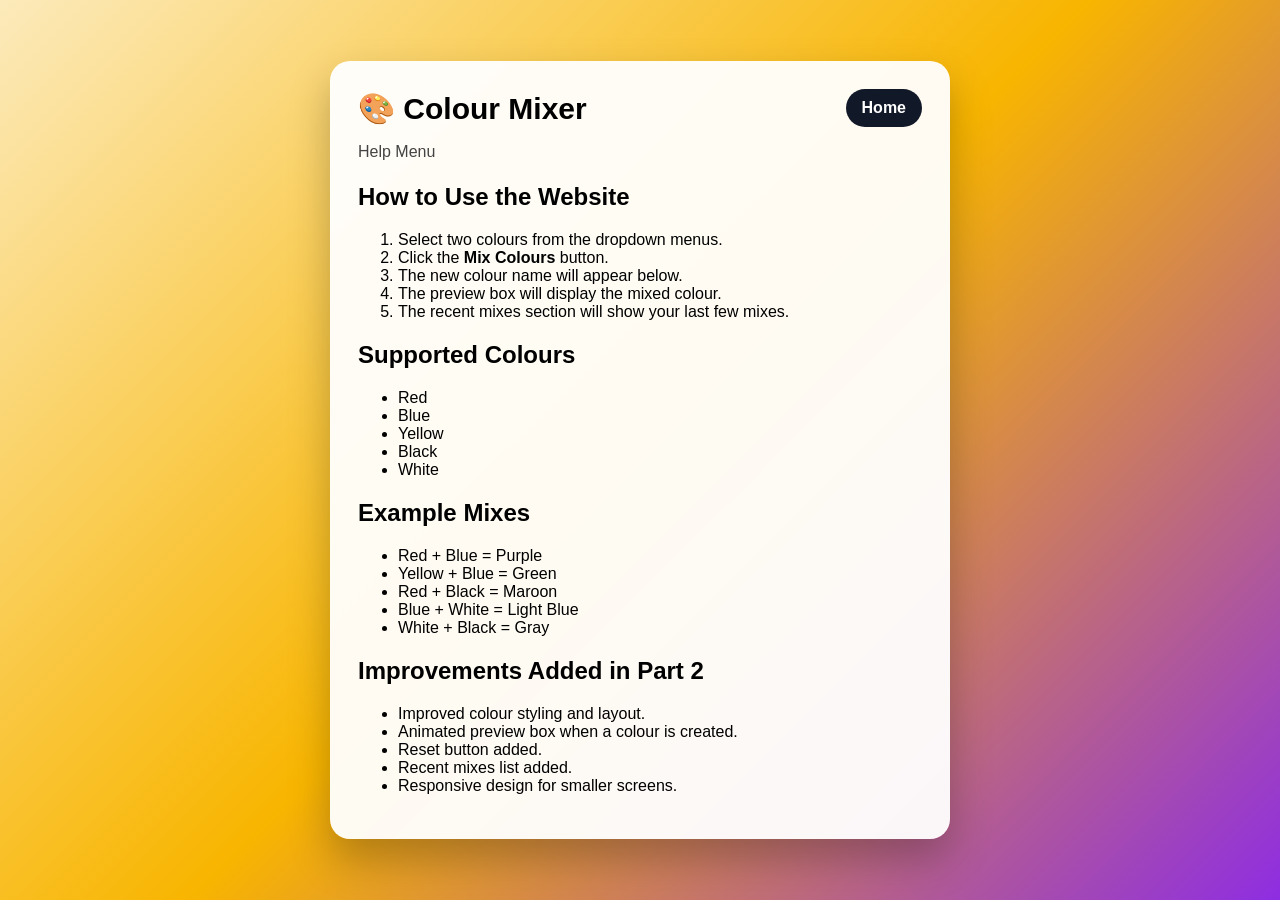
==== help.html @ 4366fca3 "Initial upload of Colour Mixer website" ====
<!DOCTYPE html>
<html lang="en">
<head>
  <meta charset="UTF-8">
  <meta name="viewport" content="width=device-width, initial-scale=1.0"/>
  <title>Colour Mixer - Help</title>
  <link rel="stylesheet" href="styles.css">
</head>
<body>

  <main class="card">
    <nav class="nav">
      <h1>🎨 Colour Mixer</h1>
      <a href="index.html">Home</a>
    </nav>

    <header class="header">
      <p class="subtitle">Help Menu</p>
    </header>

    <section>
      <h2>How to Use the Website</h2>
      <ol>
        <li>Select two colours from the dropdown menus.</li>
        <li>Click the <strong>Mix Colours</strong> button.</li>
        <li>The new colour name will appear below.</li>
        <li>The preview box will display the mixed colour.</li>
        <li>The recent mixes section will show your last few mixes.</li>
      </ol>
    </section>

    <section>
      <h2>Supported Colours</h2>
      <ul>
        <li>Red</li>
        <li>Blue</li>
        <li>Yellow</li>
        <li>Black</li>
        <li>White</li>
      </ul>
    </section>

    <section>
      <h2>Example Mixes</h2>
      <ul>
        <li>Red + Blue = Purple</li>
        <li>Yellow + Blue = Green</li>
        <li>Red + Black = Maroon</li>
        <li>Blue + White = Light Blue</li>
        <li>White + Black = Gray</li>
      </ul>
    </section>

    <section>
      <h2>Improvements Added in Part 2</h2>
      <ul>
        <li>Improved colour styling and layout.</li>
        <li>Animated preview box when a colour is created.</li>
        <li>Reset button added.</li>
        <li>Recent mixes list added.</li>
        <li>Responsive design for smaller screens.</li>
      </ul>
    </section>
  </main>

</body>
</html>
---- styles.css ----
* {
  box-sizing: border-box;
}

body {
  margin: 0;
  font-family: Arial, sans-serif;
  min-height: 100vh;
  background: linear-gradient(135deg, #fceabb, #f8b500, #8e2de2);
  padding: 24px;
  display: flex;
  justify-content: center;
  align-items: center;
}

.card {
  width: 100%;
  max-width: 620px;
  background: rgba(255, 255, 255, 0.95);
  border-radius: 20px;
  padding: 28px;
  box-shadow: 0 20px 40px rgba(0, 0, 0, 0.25);
  animation: fadeIn 0.8s ease-in-out;
}

.nav {
  display: flex;
  justify-content: space-between;
  align-items: center;
  margin-bottom: 16px;
}

.nav h1 {
  margin: 0;
  font-size: 30px;
}

.nav a {
  background: #111827;
  color: white;
  padding: 10px 16px;
  border-radius: 999px;
  text-decoration: none;
  font-weight: bold;
}

.nav a:hover {
  background: #374151;
}

.subtitle {
  margin: 0 0 22px 0;
  color: #444;
  font-size: 16px;
}

.inputs {
  display: grid;
  gap: 16px;
  margin-bottom: 24px;
}

.field label {
  display: block;
  margin-bottom: 6px;
  font-weight: bold;
}

.field select {
  width: 100%;
  padding: 14px;
  border: 2px solid #111827;
  border-radius: 12px;
  font-size: 16px;
  background: white;
}

.button-row {
  display: flex;
  gap: 12px;
}

.btn {
  flex: 1;
  padding: 14px;
  border: none;
  border-radius: 12px;
  background: #7c3aed;
  color: white;
  font-weight: bold;
  cursor: pointer;
  transition: transform 0.2s, background 0.2s;
}

.btn:hover {
  background: #5b21b6;
  transform: translateY(-2px);
}

.secondary {
  background: #374151;
}

.secondary:hover {
  background: #111827;
}

.message {
  margin: 0;
  font-weight: bold;
  color: #111827;
}

.result {
  text-align: center;
}

.result-title {
  margin: 0 0 8px 0;
}

.result-name {
  margin: 0 0 18px 0;
  font-size: 28px;
}

.preview {
  width: 100%;
  height: 120px;
  border-radius: 18px;
  border: 3px solid #111827;
  display: flex;
  align-items: center;
  justify-content: center;
  font-weight: bold;
  transition: background-color 0.5s ease, transform 0.3s ease;
}

.preview.active {
  transform: scale(1.03);
  animation: pulse 0.6s ease;
}

.history-section {
  margin-top: 24px;
  background: #f9fafb;
  padding: 16px;
  border-radius: 14px;
}

.history-section h2 {
  margin-top: 0;
  font-size: 20px;
}

#historyList {
  padding-left: 20px;
}

#historyList li {
  margin-bottom: 6px;
}

@keyframes fadeIn {
  from {
    opacity: 0;
    transform: translateY(18px);
  }

  to {
    opacity: 1;
    transform: translateY(0);
  }
}

@keyframes pulse {
  0% {
    transform: scale(1);
  }

  50% {
    transform: scale(1.05);
  }

  100% {
    transform: scale(1.03);
  }
}

@media (max-width: 520px) {
  .button-row {
    flex-direction: column;
  }

  .nav {
    flex-direction: column;
    gap: 12px;
  }
}
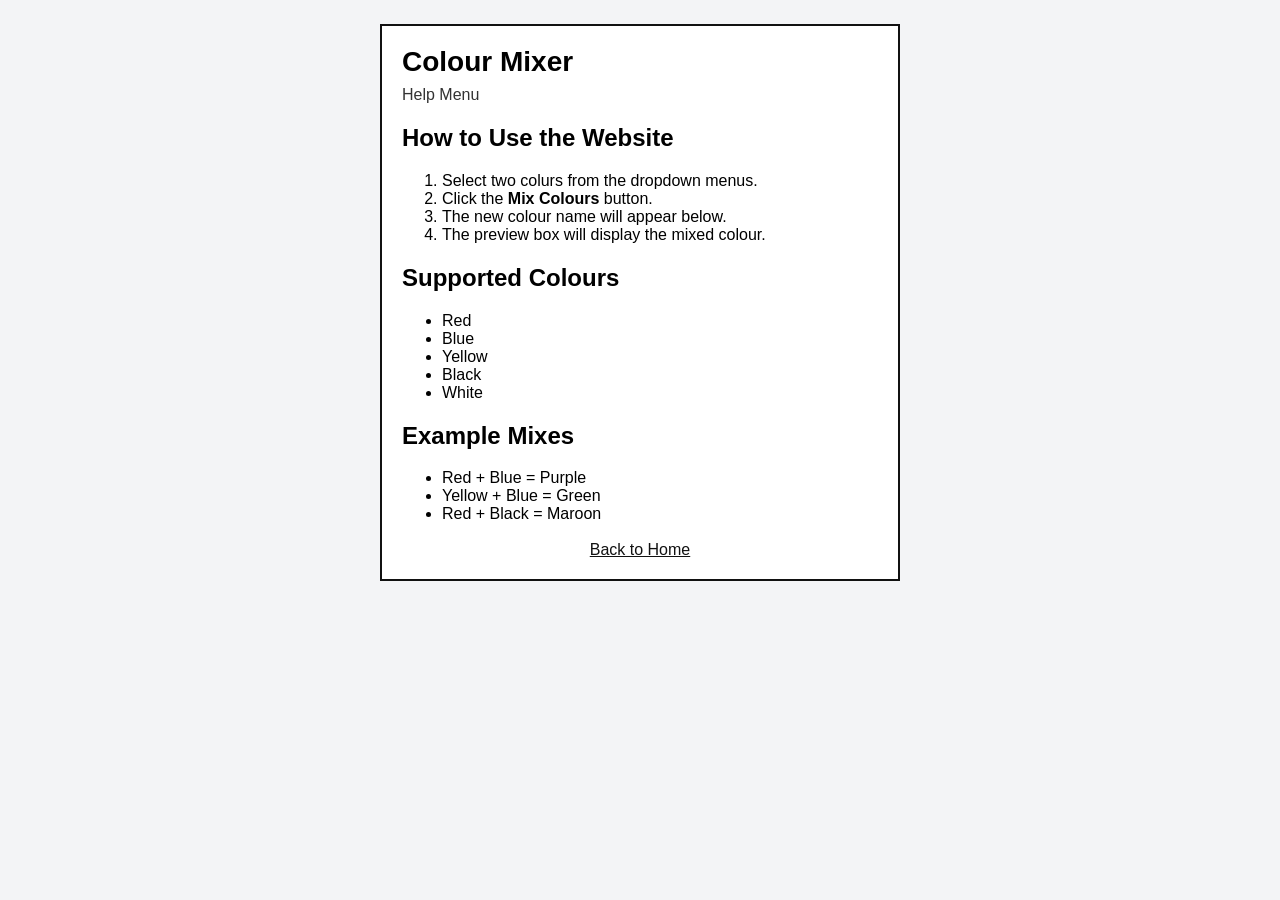
==== commit 229adf89: "Add files via upload Added additional animation improvements" ====
--- a/help.html
+++ b/help.html
@@ -2,30 +2,24 @@
 <html lang="en">
 <head>
   <meta charset="UTF-8">
-  <meta name="viewport" content="width=device-width, initial-scale=1.0"/>
   <title>Colour Mixer - Help</title>
   <link rel="stylesheet" href="styles.css">
 </head>
 <body>
 
   <main class="card">
-    <nav class="nav">
-      <h1>🎨 Colour Mixer</h1>
-      <a href="index.html">Home</a>
-    </nav>
-
     <header class="header">
+      <h1>Colour Mixer</h1>
       <p class="subtitle">Help Menu</p>
     </header>
 
     <section>
       <h2>How to Use the Website</h2>
       <ol>
-        <li>Select two colours from the dropdown menus.</li>
+        <li>Select two colurs from the dropdown menus.</li>
         <li>Click the <strong>Mix Colours</strong> button.</li>
         <li>The new colour name will appear below.</li>
         <li>The preview box will display the mixed colour.</li>
-        <li>The recent mixes section will show your last few mixes.</li>
       </ol>
     </section>
 
@@ -46,22 +40,14 @@
         <li>Red + Blue = Purple</li>
         <li>Yellow + Blue = Green</li>
         <li>Red + Black = Maroon</li>
-        <li>Blue + White = Light Blue</li>
-        <li>White + Black = Gray</li>
       </ul>
     </section>
 
-    <section>
-      <h2>Improvements Added in Part 2</h2>
-      <ul>
-        <li>Improved colour styling and layout.</li>
-        <li>Animated preview box when a colour is created.</li>
-        <li>Reset button added.</li>
-        <li>Recent mixes list added.</li>
-        <li>Responsive design for smaller screens.</li>
-      </ul>
-    </section>
+    <footer class="footer">
+      <a href="index.html">Back to Home</a>
+    </footer>
+
   </main>
 
 </body>
-</html>+</html>
--- a/styles.css
+++ b/styles.css
@@ -1,63 +1,36 @@
-* {
-  box-sizing: border-box;
-}
+* { box-sizing: border-box; }
 
 body {
   margin: 0;
   font-family: Arial, sans-serif;
-  min-height: 100vh;
-  background: linear-gradient(135deg, #fceabb, #f8b500, #8e2de2);
+  background: #f3f4f6;
   padding: 24px;
   display: flex;
   justify-content: center;
-  align-items: center;
 }
 
 .card {
   width: 100%;
-  max-width: 620px;
-  background: rgba(255, 255, 255, 0.95);
-  border-radius: 20px;
-  padding: 28px;
-  box-shadow: 0 20px 40px rgba(0, 0, 0, 0.25);
-  animation: fadeIn 0.8s ease-in-out;
+  max-width: 520px;
+  background: #fff;
+  border: 2px solid #111;
+  padding: 20px;
 }
 
-.nav {
-  display: flex;
-  justify-content: space-between;
-  align-items: center;
-  margin-bottom: 16px;
-}
-
-.nav h1 {
-  margin: 0;
-  font-size: 30px;
-}
-
-.nav a {
-  background: #111827;
-  color: white;
-  padding: 10px 16px;
-  border-radius: 999px;
-  text-decoration: none;
-  font-weight: bold;
-}
-
-.nav a:hover {
-  background: #374151;
+.header h1 {
+  margin: 0 0 8px 0;
+  font-size: 28px;
 }
 
 .subtitle {
-  margin: 0 0 22px 0;
-  color: #444;
-  font-size: 16px;
+  margin: 0 0 18px 0;
+  color: #333;
 }
 
 .inputs {
   display: grid;
-  gap: 16px;
-  margin-bottom: 24px;
+  gap: 14px;
+  margin-bottom: 20px;
 }
 
 .field label {
@@ -68,51 +41,27 @@
 
 .field select {
   width: 100%;
-  padding: 14px;
-  border: 2px solid #111827;
-  border-radius: 12px;
+  padding: 12px;
+  border: 3px solid #111;
   font-size: 16px;
-  background: white;
-}
-
-.button-row {
-  display: flex;
-  gap: 12px;
+  background: #fff;
 }
 
 .btn {
-  flex: 1;
-  padding: 14px;
-  border: none;
-  border-radius: 12px;
-  background: #7c3aed;
-  color: white;
+  padding: 12px;
+  border: 3px solid #111;
+  background: #e5e7eb;
   font-weight: bold;
   cursor: pointer;
-  transition: transform 0.2s, background 0.2s;
 }
 
 .btn:hover {
-  background: #5b21b6;
-  transform: translateY(-2px);
-}
-
-.secondary {
-  background: #374151;
-}
-
-.secondary:hover {
-  background: #111827;
+  background: #d1d5db;
 }
 
 .message {
   margin: 0;
-  font-weight: bold;
-  color: #111827;
-}
-
-.result {
-  text-align: center;
+  color: #111;
 }
 
 .result-title {
@@ -120,80 +69,31 @@
 }
 
 .result-name {
-  margin: 0 0 18px 0;
-  font-size: 28px;
+  margin: 0 0 16px 0;
+  font-size: 22px;
+}
+
+.preview-wrap {
+  display: flex;
+  justify-content: center;
 }
 
 .preview {
   width: 100%;
-  height: 120px;
-  border-radius: 18px;
-  border: 3px solid #111827;
+  height: 90px;
+  border: 3px solid #111;
   display: flex;
   align-items: center;
   justify-content: center;
   font-weight: bold;
-  transition: background-color 0.5s ease, transform 0.3s ease;
 }
 
-.preview.active {
-  transform: scale(1.03);
-  animation: pulse 0.6s ease;
+.footer {
+  margin-top: 18px;
+  text-align: center;
 }
 
-.history-section {
-  margin-top: 24px;
-  background: #f9fafb;
-  padding: 16px;
-  border-radius: 14px;
+.footer a {
+  color: #111;
+  text-decoration: underline;
 }
-
-.history-section h2 {
-  margin-top: 0;
-  font-size: 20px;
-}
-
-#historyList {
-  padding-left: 20px;
-}
-
-#historyList li {
-  margin-bottom: 6px;
-}
-
-@keyframes fadeIn {
-  from {
-    opacity: 0;
-    transform: translateY(18px);
-  }
-
-  to {
-    opacity: 1;
-    transform: translateY(0);
-  }
-}
-
-@keyframes pulse {
-  0% {
-    transform: scale(1);
-  }
-
-  50% {
-    transform: scale(1.05);
-  }
-
-  100% {
-    transform: scale(1.03);
-  }
-}
-
-@media (max-width: 520px) {
-  .button-row {
-    flex-direction: column;
-  }
-
-  .nav {
-    flex-direction: column;
-    gap: 12px;
-  }
-}
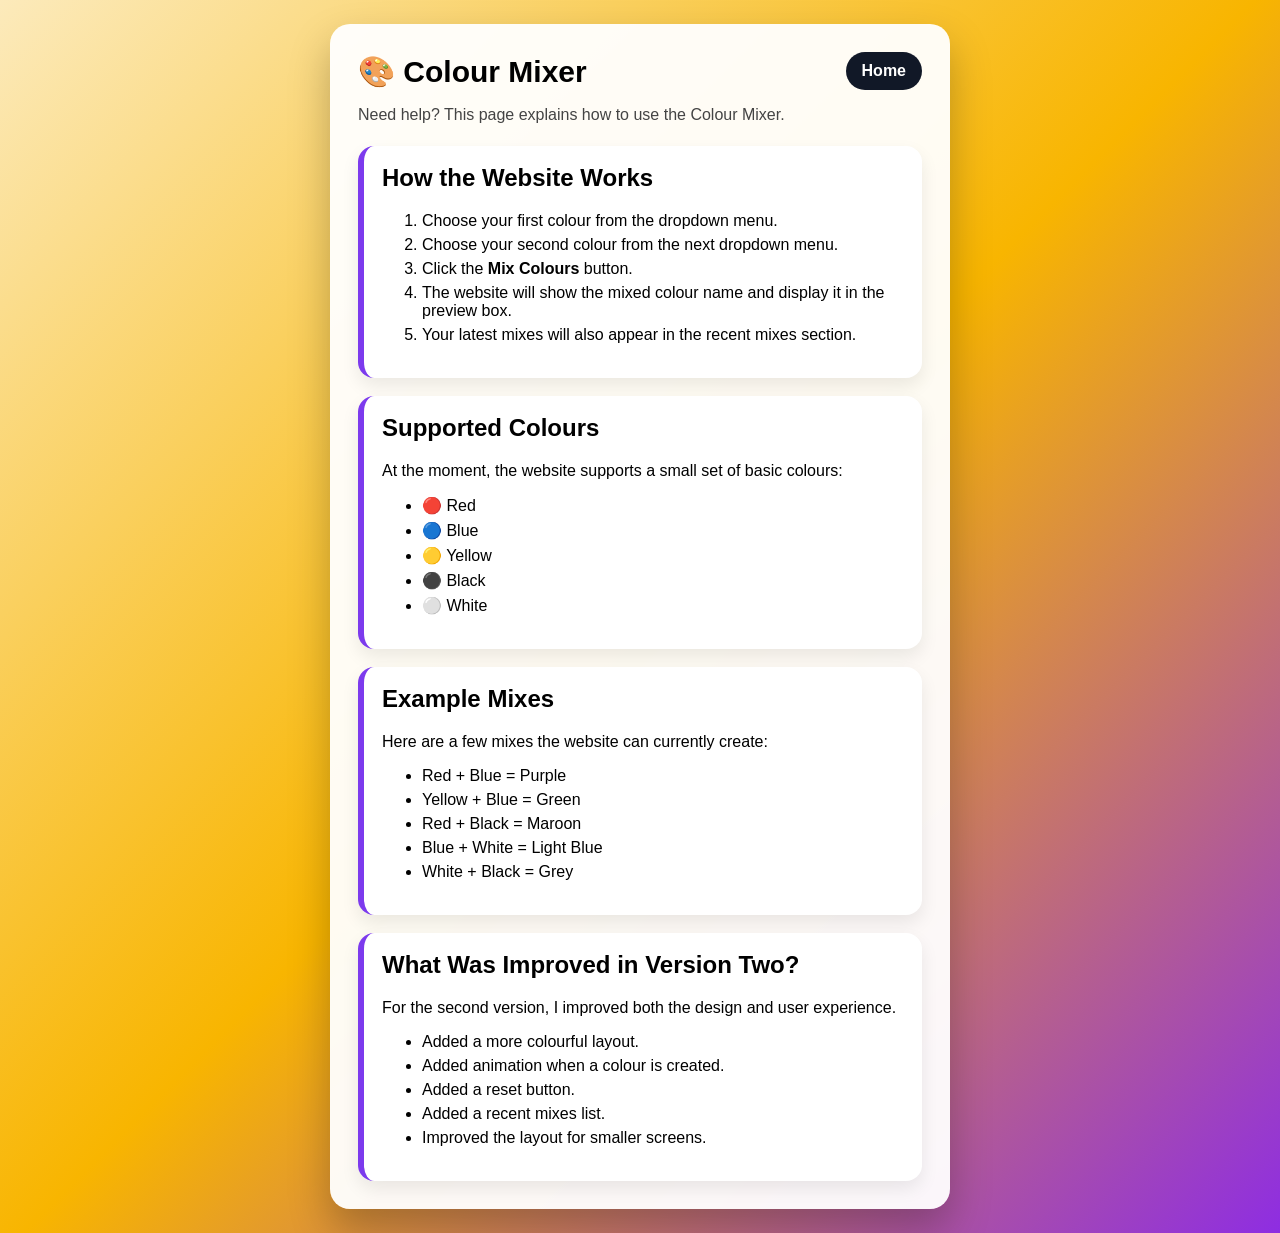
==== commit 44f40516: "Add files via upload" ====
--- a/help.html
+++ b/help.html
@@ -2,52 +2,70 @@
 <html lang="en">
 <head>
   <meta charset="UTF-8">
+  <meta name="viewport" content="width=device-width, initial-scale=1.0"/>
   <title>Colour Mixer - Help</title>
   <link rel="stylesheet" href="styles.css">
 </head>
 <body>
 
   <main class="card">
+    <nav class="nav">
+      <h1>🎨 Colour Mixer</h1>
+      <a href="index.html">Home</a>
+    </nav>
+
     <header class="header">
-      <h1>Colour Mixer</h1>
-      <p class="subtitle">Help Menu</p>
+      <p class="subtitle">Need help? This page explains how to use the Colour Mixer.</p>
     </header>
 
-    <section>
-      <h2>How to Use the Website</h2>
+    <section class="help-box">
+      <h2>How the Website Works</h2>
       <ol>
-        <li>Select two colurs from the dropdown menus.</li>
+        <li>Choose your first colour from the dropdown menu.</li>
+        <li>Choose your second colour from the next dropdown menu.</li>
         <li>Click the <strong>Mix Colours</strong> button.</li>
-        <li>The new colour name will appear below.</li>
-        <li>The preview box will display the mixed colour.</li>
+        <li>The website will show the mixed colour name and display it in the preview box.</li>
+        <li>Your latest mixes will also appear in the recent mixes section.</li>
       </ol>
     </section>
 
-    <section>
+    <section class="help-box">
       <h2>Supported Colours</h2>
+      <p>At the moment, the website supports a small set of basic colours:</p>
       <ul>
-        <li>Red</li>
-        <li>Blue</li>
-        <li>Yellow</li>
-        <li>Black</li>
-        <li>White</li>
+        <li>🔴 Red</li>
+        <li>🔵 Blue</li>
+        <li>🟡 Yellow</li>
+        <li>⚫ Black</li>
+        <li>⚪ White</li>
       </ul>
     </section>
 
-    <section>
+    <section class="help-box">
       <h2>Example Mixes</h2>
+      <p>Here are a few mixes the website can currently create:</p>
       <ul>
         <li>Red + Blue = Purple</li>
         <li>Yellow + Blue = Green</li>
         <li>Red + Black = Maroon</li>
+        <li>Blue + White = Light Blue</li>
+        <li>White + Black = Grey</li>
       </ul>
     </section>
 
-    <footer class="footer">
-      <a href="index.html">Back to Home</a>
-    </footer>
+    <section class="help-box">
+      <h2>What Was Improved in Version Two?</h2>
+      <p>For the second version, I improved both the design and user experience.</p>
+      <ul>
+        <li>Added a more colourful layout.</li>
+        <li>Added animation when a colour is created.</li>
+        <li>Added a reset button.</li>
+        <li>Added a recent mixes list.</li>
+        <li>Improved the layout for smaller screens.</li>
+      </ul>
+    </section>
 
   </main>
 
 </body>
-</html>
+</html>
--- a/styles.css
+++ b/styles.css
@@ -1,36 +1,63 @@
-* { box-sizing: border-box; }
+* {
+  box-sizing: border-box;
+}
 
 body {
   margin: 0;
   font-family: Arial, sans-serif;
-  background: #f3f4f6;
+  min-height: 100vh;
+  background: linear-gradient(135deg, #fceabb, #f8b500, #8e2de2);
   padding: 24px;
   display: flex;
   justify-content: center;
+  align-items: center;
 }
 
 .card {
   width: 100%;
-  max-width: 520px;
-  background: #fff;
-  border: 2px solid #111;
-  padding: 20px;
-}
-
-.header h1 {
-  margin: 0 0 8px 0;
-  font-size: 28px;
+  max-width: 620px;
+  background: rgba(255, 255, 255, 0.95);
+  border-radius: 20px;
+  padding: 28px;
+  box-shadow: 0 20px 40px rgba(0, 0, 0, 0.25);
+  animation: fadeIn 0.8s ease-in-out;
+}
+
+.nav {
+  display: flex;
+  justify-content: space-between;
+  align-items: center;
+  margin-bottom: 16px;
+}
+
+.nav h1 {
+  margin: 0;
+  font-size: 30px;
+}
+
+.nav a {
+  background: #111827;
+  color: white;
+  padding: 10px 16px;
+  border-radius: 999px;
+  text-decoration: none;
+  font-weight: bold;
+}
+
+.nav a:hover {
+  background: #374151;
 }
 
 .subtitle {
-  margin: 0 0 18px 0;
-  color: #333;
+  margin: 0 0 22px 0;
+  color: #444;
+  font-size: 16px;
 }
 
 .inputs {
   display: grid;
-  gap: 14px;
-  margin-bottom: 20px;
+  gap: 16px;
+  margin-bottom: 24px;
 }
 
 .field label {
@@ -41,27 +68,51 @@
 
 .field select {
   width: 100%;
-  padding: 12px;
-  border: 3px solid #111;
+  padding: 14px;
+  border: 2px solid #111827;
+  border-radius: 12px;
   font-size: 16px;
-  background: #fff;
+  background: white;
+}
+
+.button-row {
+  display: flex;
+  gap: 12px;
 }
 
 .btn {
-  padding: 12px;
-  border: 3px solid #111;
-  background: #e5e7eb;
+  flex: 1;
+  padding: 14px;
+  border: none;
+  border-radius: 12px;
+  background: #7c3aed;
+  color: white;
   font-weight: bold;
   cursor: pointer;
+  transition: transform 0.2s, background 0.2s;
 }
 
 .btn:hover {
-  background: #d1d5db;
+  background: #5b21b6;
+  transform: translateY(-2px);
+}
+
+.secondary {
+  background: #374151;
+}
+
+.secondary:hover {
+  background: #111827;
 }
 
 .message {
   margin: 0;
-  color: #111;
+  font-weight: bold;
+  color: #111827;
+}
+
+.result {
+  text-align: center;
 }
 
 .result-title {
@@ -69,31 +120,122 @@
 }
 
 .result-name {
-  margin: 0 0 16px 0;
-  font-size: 22px;
-}
-
-.preview-wrap {
-  display: flex;
-  justify-content: center;
+  margin: 0 0 18px 0;
+  font-size: 28px;
 }
 
 .preview {
   width: 100%;
-  height: 90px;
-  border: 3px solid #111;
+  height: 120px;
+  border-radius: 18px;
+  border: 3px solid #111827;
   display: flex;
   align-items: center;
   justify-content: center;
   font-weight: bold;
+  transition: background-color 0.5s ease, transform 0.3s ease;
+}
+
+.preview.active {
+  transform: scale(1.03);
+  animation: pulse 0.6s ease;
+}
+
+.history-section {
+  margin-top: 24px;
+  background: #f9fafb;
+  padding: 16px;
+  border-radius: 14px;
+}
+
+.history-section h2 {
+  margin-top: 0;
+  font-size: 20px;
+}
+
+#historyList {
+  padding-left: 20px;
+}
+
+#historyList li {
+  margin-bottom: 6px;
+}
+
+@keyframes fadeIn {
+  from {
+    opacity: 0;
+    transform: translateY(18px);
+  }
+
+  to {
+    opacity: 1;
+    transform: translateY(0);
+  }
+}
+
+@keyframes pulse {
+  0% {
+    transform: scale(1);
+  }
+
+  50% {
+    transform: scale(1.05);
+  }
+
+  100% {
+    transform: scale(1.03);
+  }
 }
 
 .footer {
+  margin-top: 20px;
+  text-align: center;
+  font-size: 14px;
+  color: #555;
+}
+
+.help-box {
+  background: #ffffff;
+  padding: 18px;
   margin-top: 18px;
-  text-align: center;
-}
-
-.footer a {
-  color: #111;
-  text-decoration: underline;
-}
+  border-radius: 16px;
+  border-left: 6px solid #7c3aed;
+  box-shadow: 0 8px 18px rgba(0, 0, 0, 0.08);
+  animation: slideUp 0.6s ease both;
+}
+
+.help-box h2 {
+  margin-top: 0;
+}
+
+.help-box li {
+  margin-bottom: 6px;
+}
+
+.help-box:hover {
+  transform: translateY(-3px);
+  transition: transform 0.2s ease;
+}
+
+@keyframes slideUp {
+  from {
+    opacity: 0;
+    transform: translateY(16px);
+  }
+
+  to {
+    opacity: 1;
+    transform: translateY(0);
+  }
+}
+
+@media (max-width: 520px) {
+  .button-row {
+    flex-direction: column;
+  }
+
+  .nav {
+    flex-direction: column;
+    gap: 12px;
+  }
+}
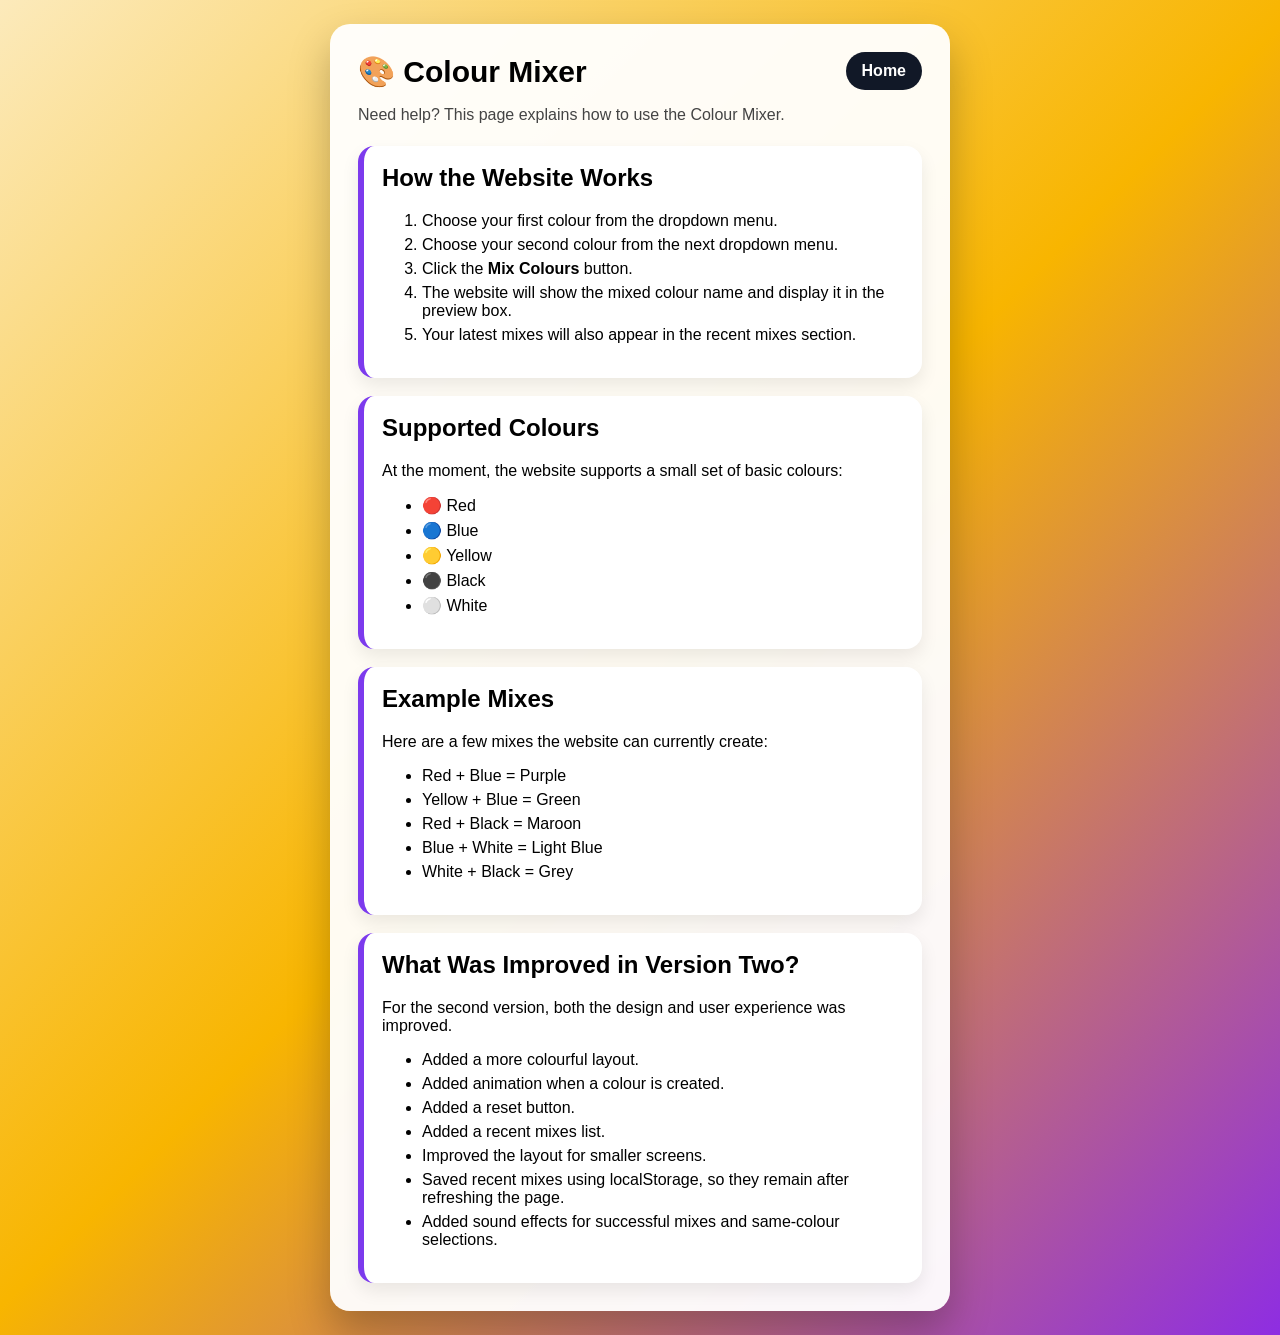
==== commit eba9f85f: "Add files via upload Added now the files of sound effects and local storage via browser" ====
--- a/help.html
+++ b/help.html
@@ -55,13 +55,15 @@
 
     <section class="help-box">
       <h2>What Was Improved in Version Two?</h2>
-      <p>For the second version, I improved both the design and user experience.</p>
+      <p>For the second version, both the design and user experience was improved.</p>
       <ul>
         <li>Added a more colourful layout.</li>
         <li>Added animation when a colour is created.</li>
         <li>Added a reset button.</li>
         <li>Added a recent mixes list.</li>
         <li>Improved the layout for smaller screens.</li>
+        <li>Saved recent mixes using localStorage, so they remain after refreshing the page.</li>
+        <li>Added sound effects for successful mixes and same-colour selections.</li>
       </ul>
     </section>
 
